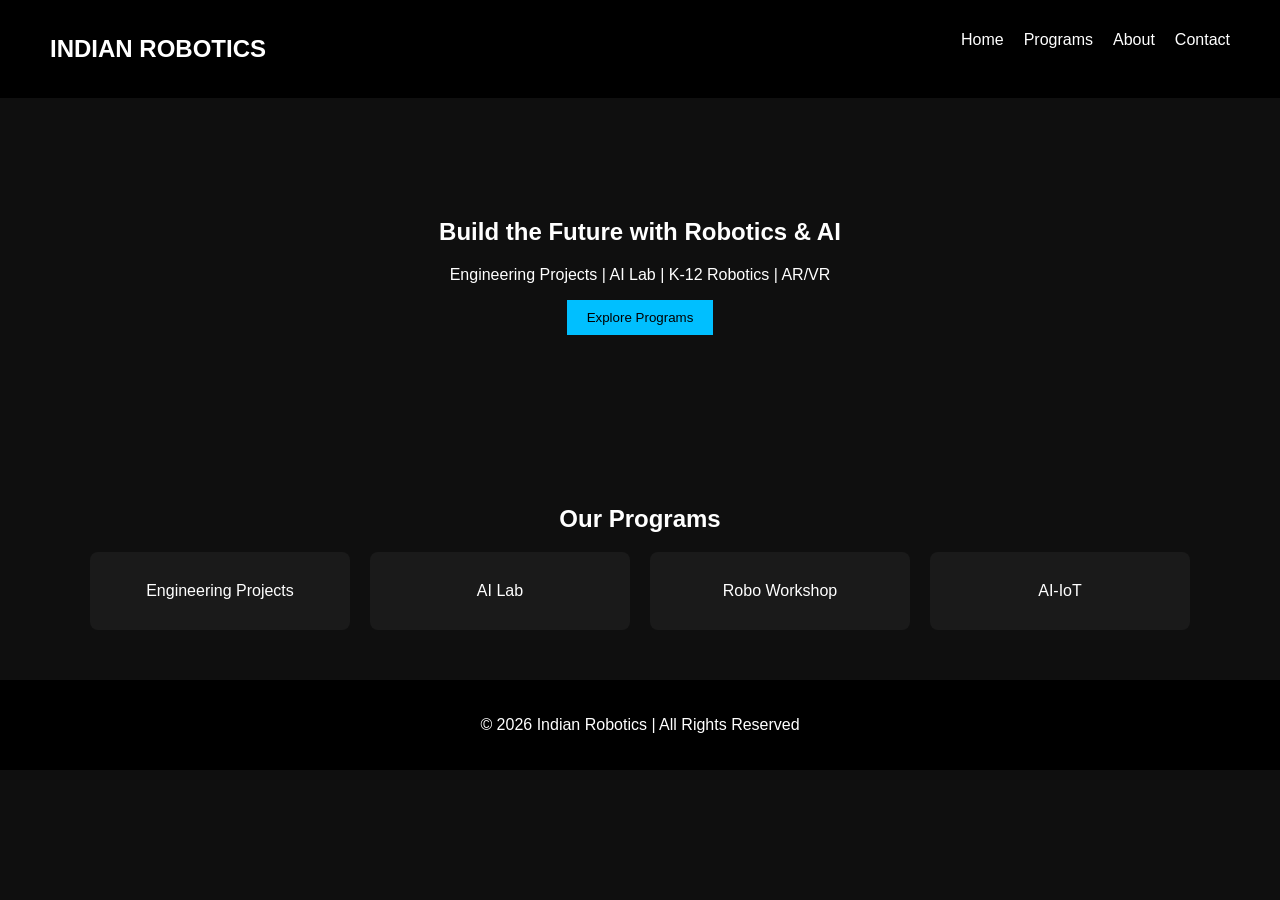
==== Frontend/index.html @ 94408fce "initital commit" ====
<!DOCTYPE html>
<html lang="en">
<head>
    <meta charset="UTF-8">
    <title>Indian Robotics</title>
    <link rel="stylesheet" href="css/style.css">
</head>
<body>

    <!-- Navbar -->
    <nav class="navbar">
        <h2>INDIAN ROBOTICS</h2>
        <ul>
            <li><a href="#">Home</a></li>
            <li><a href="programs.html">Programs</a></li>
            <li><a href="about.html">About</a></li>
            <li><a href="contact.html">Contact</a></li>
        </ul>
    </nav>

    <!-- Hero Section -->
    <section class="hero">
        <h1>Build the Future with Robotics & AI</h1>
        <p>Engineering Projects | AI Lab | K-12 Robotics | AR/VR</p>
        <button>Explore Programs</button>
    </section>

    <!-- Programs Section -->
    <section class="programs">
        <h2>Our Programs</h2>
        <div class="card-container">
            <div class="card">Engineering Projects</div>
            <div class="card">AI Lab</div>
            <div class="card">Robo Workshop</div>
            <div class="card">AI-IoT</div>
        </div>
    </section>

    <!-- Footer -->
    <footer>
        <p>© 2026 Indian Robotics | All Rights Reserved</p>
    </footer>

<script src="js/script.js"></script>
</body>
</html>
---- Frontend/css/style.css ----
body {
    margin: 0;
    font-family: Arial, sans-serif;
    background-color: #0f0f0f;
    color: white;
}

.navbar {
    display: flex;
    justify-content: space-between;
    padding: 15px 50px;
    background: black;
}

.navbar ul {
    list-style: none;
    display: flex;
    gap: 20px;
}

.navbar a {
    color: white;
    text-decoration: none;
}

.hero {
    text-align: center;
    padding: 100px 20px;
}

.hero button {
    padding: 10px 20px;
    background: #00bfff;
    border: none;
    cursor: pointer;
}

.programs {
    padding: 50px;
    text-align: center;
}

.card-container {
    display: flex;
    justify-content: center;
    gap: 20px;
    flex-wrap: wrap;
}

.card {
    background: #1a1a1a;
    padding: 30px;
    width: 200px;
    border-radius: 8px;
    transition: 0.3s;
}

.card:hover {
    background: #00bfff;
    color: black;
}

footer {
    text-align: center;
    padding: 20px;
    background: black;
}

@media (max-width: 768px) {
    .card-container {
        flex-direction: column;
        align-items: center;
    }

    .navbar {
        flex-direction: column;
        align-items: center;
    }
}
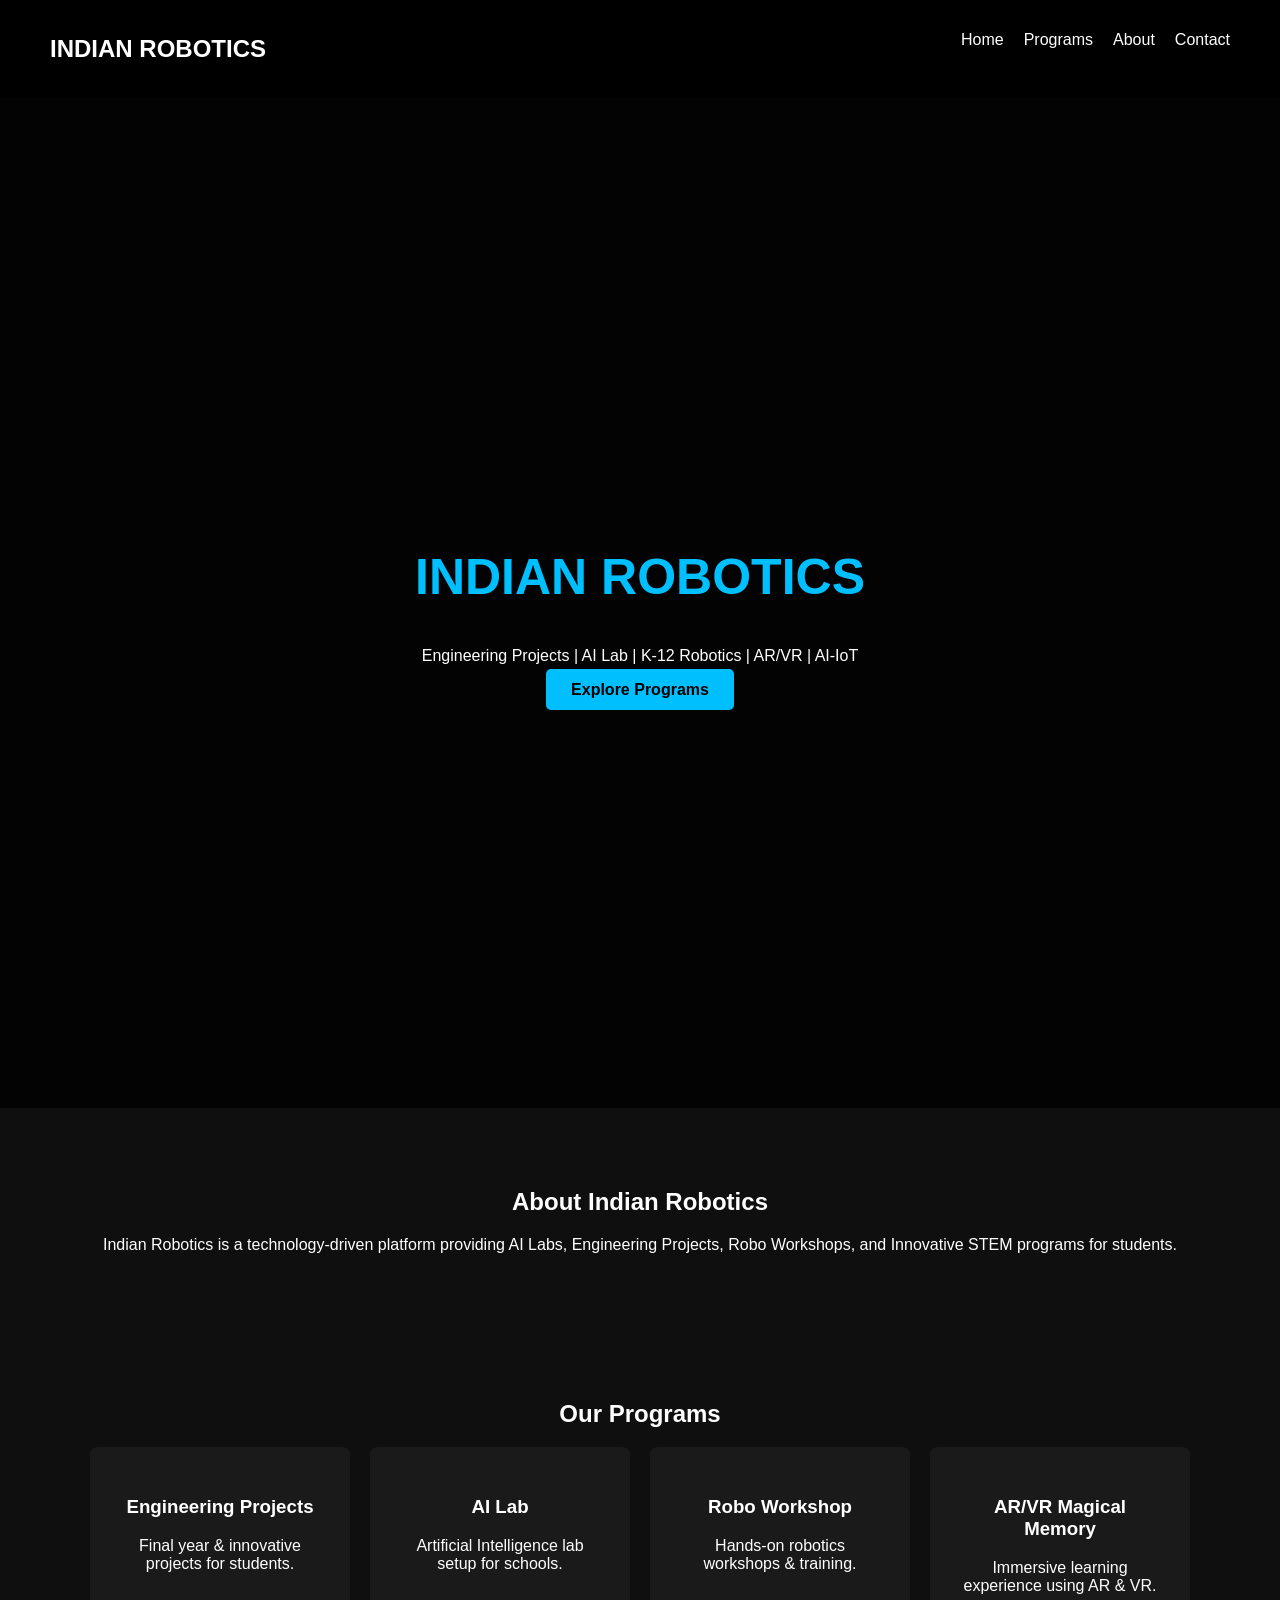
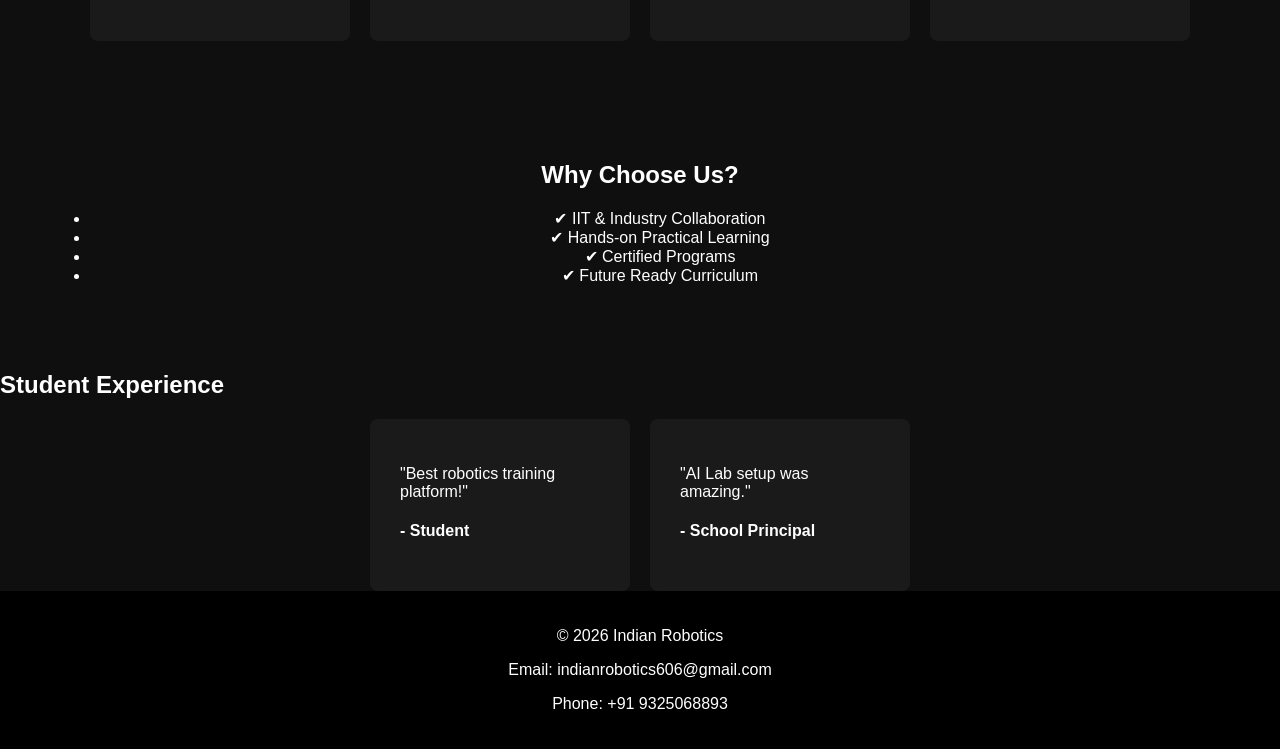
==== commit 9da2c5c0: "homepage update" ====
--- a/Frontend/index.html
+++ b/Frontend/index.html
@@ -19,27 +19,86 @@
     </nav>
 
     <!-- Hero Section -->
-    <section class="hero">
-        <h1>Build the Future with Robotics & AI</h1>
-        <p>Engineering Projects | AI Lab | K-12 Robotics | AR/VR</p>
-        <button>Explore Programs</button>
-    </section>
+   <section class="hero">
+    <div class="hero-content">
+        <h1>INDIAN ROBOTICS</h1>
+        <p>Engineering Projects | AI Lab | K-12 Robotics | AR/VR | AI-IoT</p>
+        <a href="programs.html" class="btn">Explore Programs</a>
+    </div>
+</section>
+
+    <!-- about section -->
+
+<section class="about">
+    <h2>About Indian Robotics</h2>
+    <p>
+        Indian Robotics is a technology-driven platform providing
+        AI Labs, Engineering Projects, Robo Workshops, and
+        Innovative STEM programs for students.
+    </p>
+</section>
 
     <!-- Programs Section -->
-    <section class="programs">
-        <h2>Our Programs</h2>
-        <div class="card-container">
-            <div class="card">Engineering Projects</div>
-            <div class="card">AI Lab</div>
-            <div class="card">Robo Workshop</div>
-            <div class="card">AI-IoT</div>
+   <section class="programs">
+    <h2>Our Programs</h2>
+    <div class="card-container">
+        <div class="card">
+            <h3>Engineering Projects</h3>
+            <p>Final year & innovative projects for students.</p>
         </div>
-    </section>
+
+        <div class="card">
+            <h3>AI Lab</h3>
+            <p>Artificial Intelligence lab setup for schools.</p>
+        </div>
+
+        <div class="card">
+            <h3>Robo Workshop</h3>
+            <p>Hands-on robotics workshops & training.</p>
+        </div>
+
+        <div class="card">
+            <h3>AR/VR Magical Memory</h3>
+            <p>Immersive learning experience using AR & VR.</p>
+        </div>
+    </div>
+</section>
+
+<!-- why us -->
+
+<section class="why">
+    <h2>Why Choose Us?</h2>
+    <ul>
+        <li>✔ IIT & Industry Collaboration</li>
+        <li>✔ Hands-on Practical Learning</li>
+        <li>✔ Certified Programs</li>
+        <li>✔ Future Ready Curriculum</li>
+    </ul>
+</section>
+
+    <!-- testimonial -->
+
+<section class="testimonials">
+    <h2>Student Experience</h2>
+    <div class="card-container">
+        <div class="card">
+            <p>"Best robotics training platform!"</p>
+            <h4>- Student</h4>
+        </div>
+
+        <div class="card">
+            <p>"AI Lab setup was amazing."</p>
+            <h4>- School Principal</h4>
+        </div>
+    </div>
+</section>
 
     <!-- Footer -->
-    <footer>
-        <p>© 2026 Indian Robotics | All Rights Reserved</p>
-    </footer>
+   <footer>
+    <p>© 2026 Indian Robotics</p>
+    <p>Email: indianrobotics606@gmail.com</p>
+    <p>Phone: +91 9325068893</p>
+</footer>
 
 <script src="js/script.js"></script>
 </body>
--- a/Frontend/css/style.css
+++ b/Frontend/css/style.css
@@ -28,11 +28,30 @@
     padding: 100px 20px;
 }
 
-.hero button {
-    padding: 10px 20px;
+.hero {
+    height: 90vh;
+    background: linear-gradient(rgba(0,0,0,0.8), rgba(0,0,0,0.8)),
+                url("../images/robot-bg.jpg");
+    background-size: cover;
+    background-position: center;
+    display: flex;
+    align-items: center;
+    justify-content: center;
+    text-align: center;
+}
+
+.hero h1 {
+    font-size: 50px;
+    color: #00bfff;
+}
+
+.btn {
+    padding: 12px 25px;
     background: #00bfff;
-    border: none;
-    cursor: pointer;
+    color: black;
+    text-decoration: none;
+    border-radius: 5px;
+    font-weight: bold;
 }
 
 .programs {
@@ -76,4 +95,14 @@
         flex-direction: column;
         align-items: center;
     }
+}
+
+.about {
+    padding: 60px 20px;
+    text-align: center;
+}
+
+.why {
+    padding: 50px;
+    text-align: center;
 }
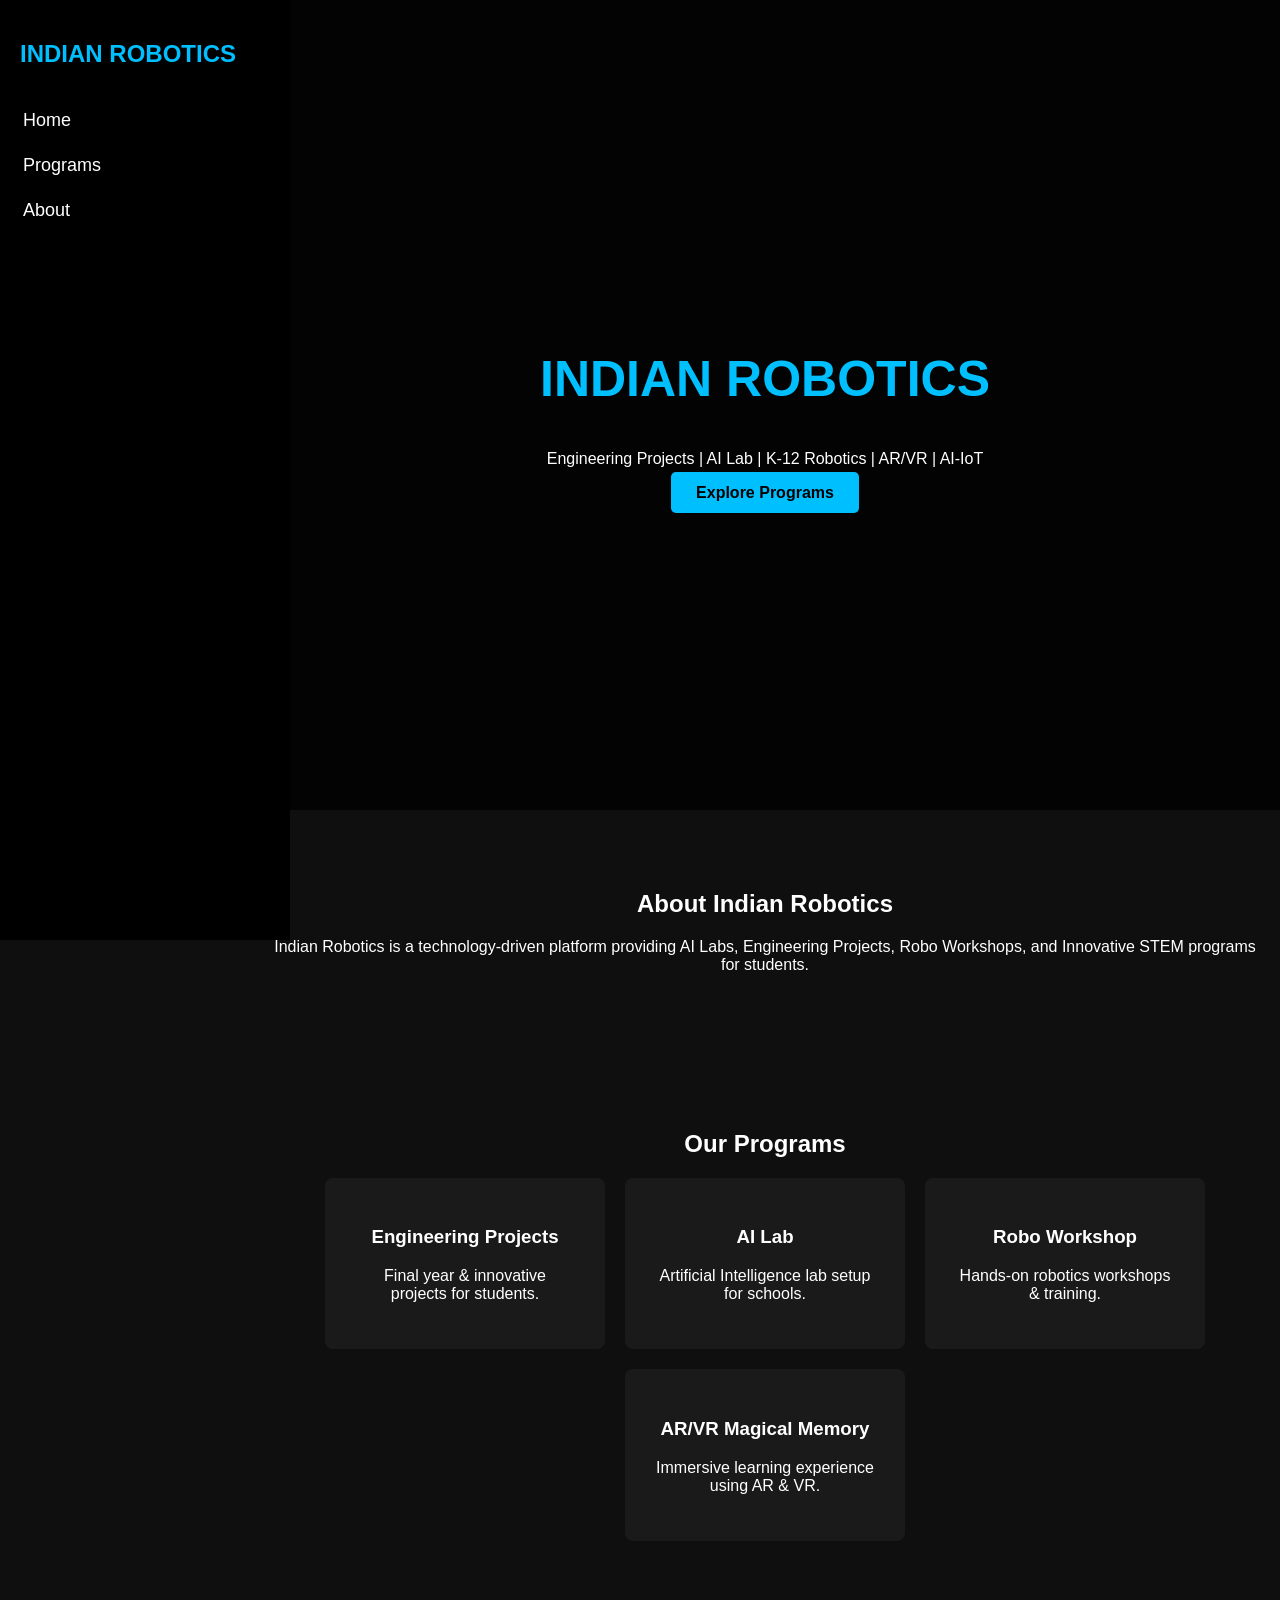
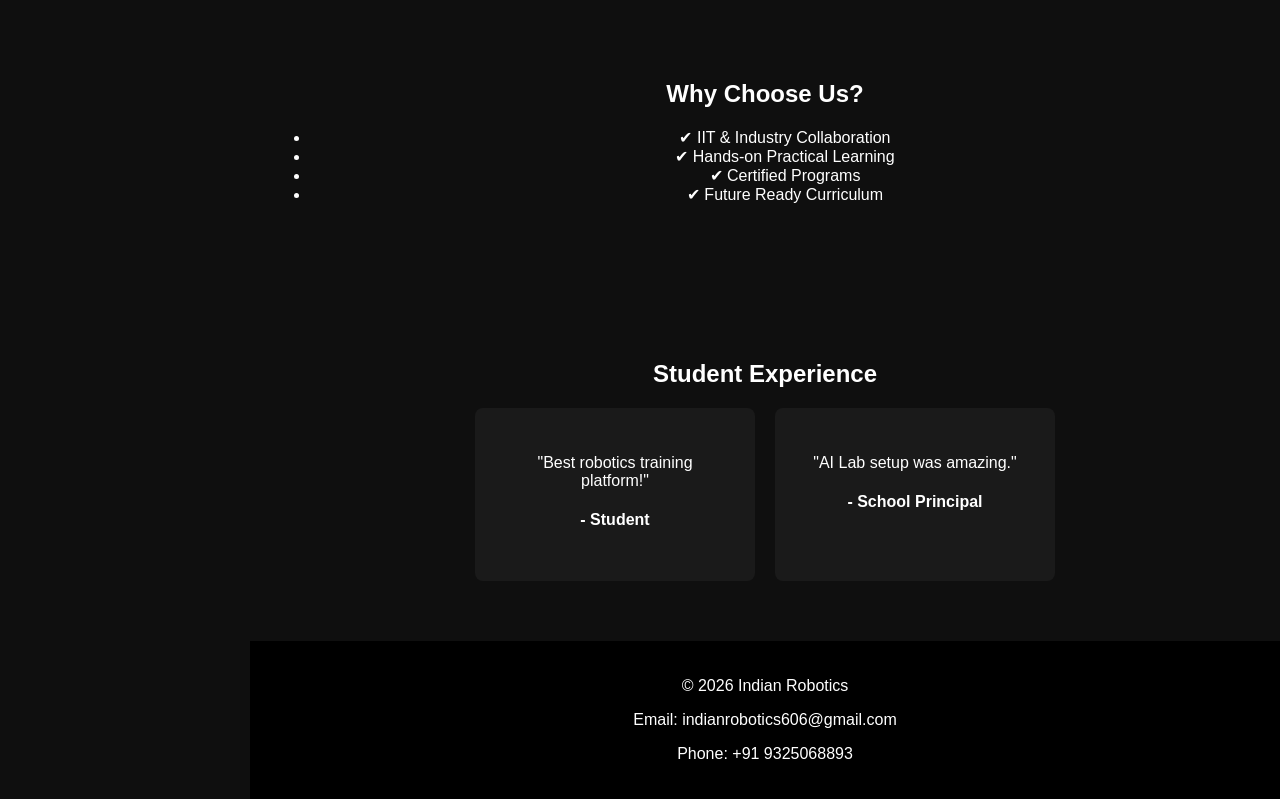
==== commit a29c1291: "horizontal to verticcal side bar" ====
--- a/Frontend/index.html
+++ b/Frontend/index.html
@@ -7,99 +7,103 @@
 </head>
 <body>
 
-    <!-- Navbar -->
-    <nav class="navbar">
+<div class="container">
+
+    <!-- Sidebar -->
+    <div class="sidebar">
         <h2>INDIAN ROBOTICS</h2>
-        <ul>
-            <li><a href="#">Home</a></li>
-            <li><a href="programs.html">Programs</a></li>
-            <li><a href="about.html">About</a></li>
-            <li><a href="contact.html">Contact</a></li>
-        </ul>
-    </nav>
+        <a href="index.html">Home</a>
+        <a href="programs.html">Programs</a>
+        <a href="about.html">About</a>
+    </div>
 
-    <!-- Hero Section -->
-   <section class="hero">
-    <div class="hero-content">
-        <h1>INDIAN ROBOTICS</h1>
-        <p>Engineering Projects | AI Lab | K-12 Robotics | AR/VR | AI-IoT</p>
-        <a href="programs.html" class="btn">Explore Programs</a>
+    <!-- Main Content -->
+    <div class="main-content">
+
+        <!-- Hero Section -->
+        <section class="hero">
+            <div class="hero-content">
+                <h1>INDIAN ROBOTICS</h1>
+                <p>Engineering Projects | AI Lab | K-12 Robotics | AR/VR | AI-IoT</p>
+                <a href="programs.html" class="btn">Explore Programs</a>
+            </div>
+        </section>
+
+        <!-- About Section -->
+        <section class="about">
+            <h2>About Indian Robotics</h2>
+            <p>
+                Indian Robotics is a technology-driven platform providing
+                AI Labs, Engineering Projects, Robo Workshops, and
+                Innovative STEM programs for students.
+            </p>
+        </section>
+
+        <!-- Programs Section -->
+        <section class="programs">
+            <h2>Our Programs</h2>
+            <div class="card-container">
+                <div class="card">
+                    <h3>Engineering Projects</h3>
+                    <p>Final year & innovative projects for students.</p>
+                </div>
+
+                <div class="card">
+                    <h3>AI Lab</h3>
+                    <p>Artificial Intelligence lab setup for schools.</p>
+                </div>
+
+                <div class="card">
+                    <h3>Robo Workshop</h3>
+                    <p>Hands-on robotics workshops & training.</p>
+                </div>
+
+                <div class="card">
+                    <h3>AR/VR Magical Memory</h3>
+                    <p>Immersive learning experience using AR & VR.</p>
+                </div>
+            </div>
+        </section>
+
+        <!-- Why Choose Us -->
+        <section class="why">
+            <h2>Why Choose Us?</h2>
+            <ul>
+                <li>✔ IIT & Industry Collaboration</li>
+                <li>✔ Hands-on Practical Learning</li>
+                <li>✔ Certified Programs</li>
+                <li>✔ Future Ready Curriculum</li>
+            </ul>
+        </section>
+
+        <!-- Testimonials -->
+        <section class="testimonials">
+            <h2>Student Experience</h2>
+            <div class="card-container">
+                <div class="card">
+                    <p>"Best robotics training platform!"</p>
+                    <h4>- Student</h4>
+                </div>
+
+                <div class="card">
+                    <p>"AI Lab setup was amazing."</p>
+                    <h4>- School Principal</h4>
+                </div>
+            </div>
+        </section>
+
+        <!-- Footer -->
+        <footer>
+            <p>© 2026 Indian Robotics</p>
+            <p>Email: indianrobotics606@gmail.com</p>
+            <p>Phone: +91 9325068893</p>
+        </footer>
+
     </div>
-</section>
 
-    <!-- about section -->
-
-<section class="about">
-    <h2>About Indian Robotics</h2>
-    <p>
-        Indian Robotics is a technology-driven platform providing
-        AI Labs, Engineering Projects, Robo Workshops, and
-        Innovative STEM programs for students.
-    </p>
-</section>
-
-    <!-- Programs Section -->
-   <section class="programs">
-    <h2>Our Programs</h2>
-    <div class="card-container">
-        <div class="card">
-            <h3>Engineering Projects</h3>
-            <p>Final year & innovative projects for students.</p>
-        </div>
-
-        <div class="card">
-            <h3>AI Lab</h3>
-            <p>Artificial Intelligence lab setup for schools.</p>
-        </div>
-
-        <div class="card">
-            <h3>Robo Workshop</h3>
-            <p>Hands-on robotics workshops & training.</p>
-        </div>
-
-        <div class="card">
-            <h3>AR/VR Magical Memory</h3>
-            <p>Immersive learning experience using AR & VR.</p>
-        </div>
-    </div>
-</section>
-
-<!-- why us -->
-
-<section class="why">
-    <h2>Why Choose Us?</h2>
-    <ul>
-        <li>✔ IIT & Industry Collaboration</li>
-        <li>✔ Hands-on Practical Learning</li>
-        <li>✔ Certified Programs</li>
-        <li>✔ Future Ready Curriculum</li>
-    </ul>
-</section>
-
-    <!-- testimonial -->
-
-<section class="testimonials">
-    <h2>Student Experience</h2>
-    <div class="card-container">
-        <div class="card">
-            <p>"Best robotics training platform!"</p>
-            <h4>- Student</h4>
-        </div>
-
-        <div class="card">
-            <p>"AI Lab setup was amazing."</p>
-            <h4>- School Principal</h4>
-        </div>
-    </div>
-</section>
-
-    <!-- Footer -->
-   <footer>
-    <p>© 2026 Indian Robotics</p>
-    <p>Email: indianrobotics606@gmail.com</p>
-    <p>Phone: +91 9325068893</p>
-</footer>
+</div>
 
 <script src="js/script.js"></script>
+
 </body>
 </html>
--- a/Frontend/css/style.css
+++ b/Frontend/css/style.css
@@ -1,3 +1,4 @@
+/* General */
 body {
     margin: 0;
     font-family: Arial, sans-serif;
@@ -5,29 +6,48 @@
     color: white;
 }
 
-.navbar {
+/* Layout */
+.container {
     display: flex;
-    justify-content: space-between;
-    padding: 15px 50px;
-    background: black;
 }
 
-.navbar ul {
-    list-style: none;
-    display: flex;
-    gap: 20px;
+/* Sidebar */
+.sidebar {
+    width: 250px;
+    height: 100vh;
+    background: black;
+    padding: 20px;
+    position: fixed;
 }
 
-.navbar a {
+.sidebar h2 {
+    color: #00bfff;
+    margin-bottom: 30px;
+}
+
+.sidebar a {
+    display: block;
     color: white;
     text-decoration: none;
+    padding: 12px 0;
+    font-size: 18px;
+    border-left: 3px solid transparent;
+    transition: 0.3s;
 }
 
-.hero {
-    text-align: center;
-    padding: 100px 20px;
+.sidebar a:hover {
+    border-left: 3px solid #00bfff;
+    padding-left: 10px;
+    color: #00bfff;
 }
 
+/* Main Content */
+.main-content {
+    margin-left: 250px;
+    width: 100%;
+}
+
+/* Hero */
 .hero {
     height: 90vh;
     background: linear-gradient(rgba(0,0,0,0.8), rgba(0,0,0,0.8)),
@@ -54,11 +74,16 @@
     font-weight: bold;
 }
 
-.programs {
-    padding: 50px;
+/* Sections */
+.about,
+.programs,
+.why,
+.testimonials {
+    padding: 60px 20px;
     text-align: center;
 }
 
+/* Cards */
 .card-container {
     display: flex;
     justify-content: center;
@@ -69,7 +94,7 @@
 .card {
     background: #1a1a1a;
     padding: 30px;
-    width: 200px;
+    width: 220px;
     border-radius: 8px;
     transition: 0.3s;
 }
@@ -79,30 +104,29 @@
     color: black;
 }
 
+/* Footer */
 footer {
     text-align: center;
     padding: 20px;
     background: black;
 }
 
+/* Mobile Responsive */
 @media (max-width: 768px) {
+
+    .sidebar {
+        position: relative;
+        width: 100%;
+        height: auto;
+        text-align: center;
+    }
+
+    .main-content {
+        margin-left: 0;
+    }
+
     .card-container {
         flex-direction: column;
         align-items: center;
     }
-
-    .navbar {
-        flex-direction: column;
-        align-items: center;
-    }
-}
-
-.about {
-    padding: 60px 20px;
-    text-align: center;
-}
-
-.why {
-    padding: 50px;
-    text-align: center;
 }
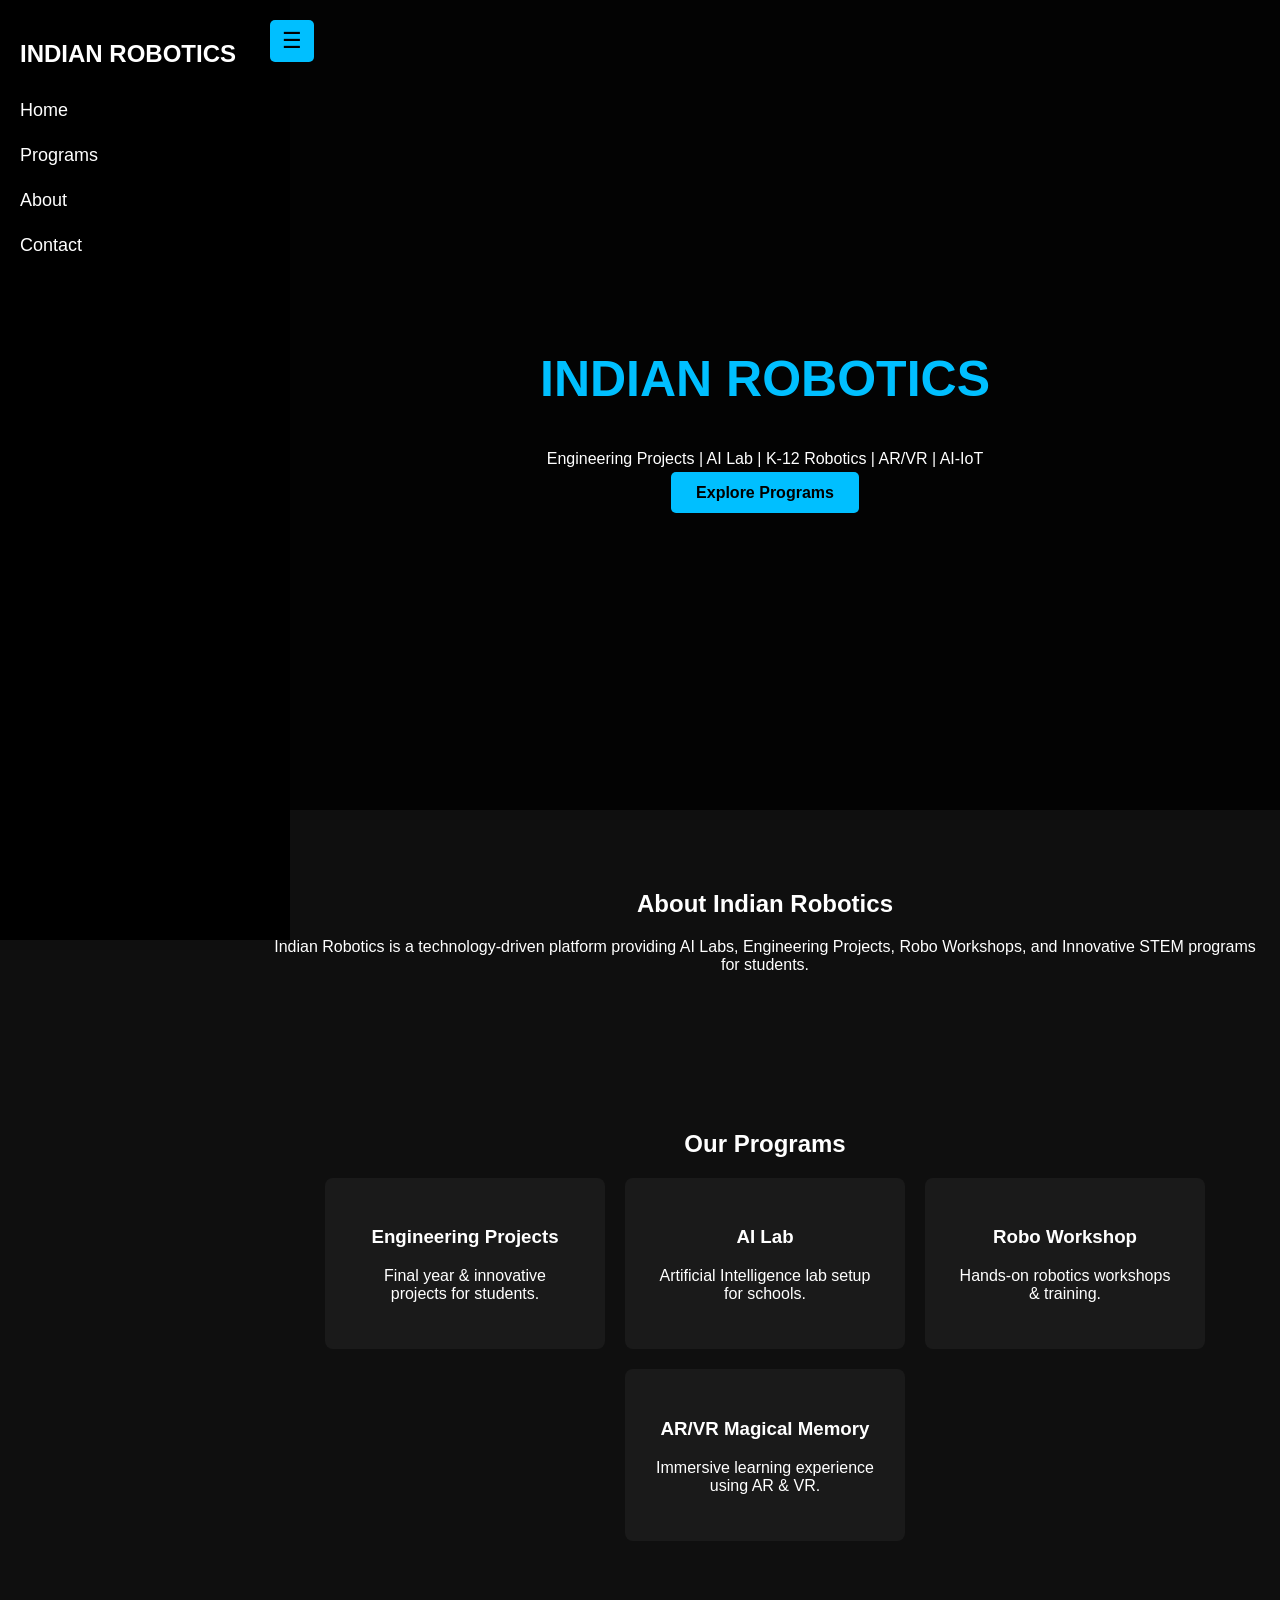
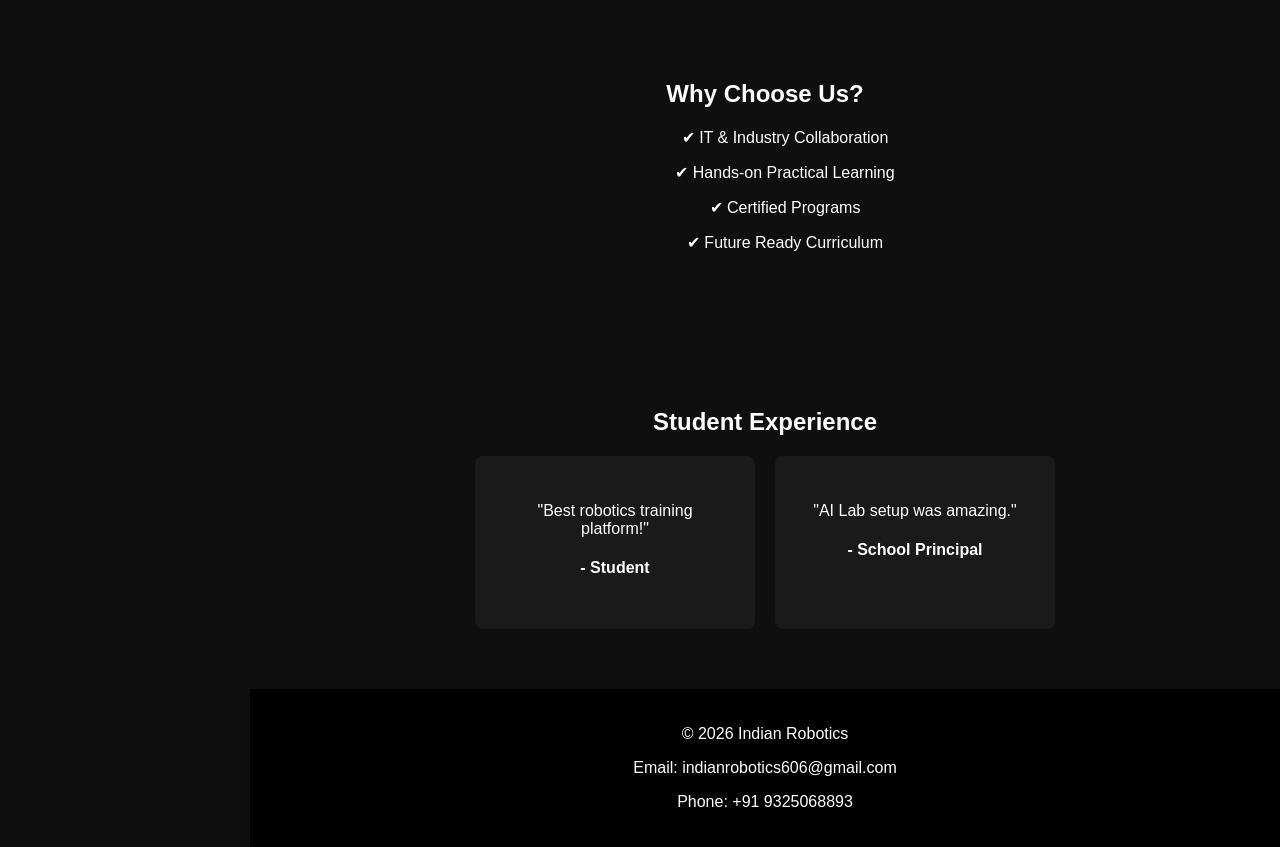
==== commit 5eae3285: "add slidebar button" ====
--- a/Frontend/index.html
+++ b/Frontend/index.html
@@ -7,18 +7,24 @@
 </head>
 <body>
 
+<body>
+
 <div class="container">
 
     <!-- Sidebar -->
     <div class="sidebar">
-        <h2>INDIAN ROBOTICS</h2>
-        <a href="index.html">Home</a>
-        <a href="programs.html">Programs</a>
-        <a href="about.html">About</a>
-    </div>
+    <h2>INDIAN ROBOTICS</h2>
+    <a href="index.html">Home</a>
+    <a href="programs.html">Programs</a>
+    <a href="about.html">About</a>
+    <a href="contact.html">Contact</a>
+</div>
 
     <!-- Main Content -->
     <div class="main-content">
+
+        <!-- Toggle Button -->
+        <button id="toggleBtn" class="toggle-btn">☰</button>
 
         <!-- Hero Section -->
         <section class="hero">
@@ -69,10 +75,10 @@
         <section class="why">
             <h2>Why Choose Us?</h2>
             <ul>
-                <li>✔ IIT & Industry Collaboration</li>
-                <li>✔ Hands-on Practical Learning</li>
-                <li>✔ Certified Programs</li>
-                <li>✔ Future Ready Curriculum</li>
+                <p>✔ IT & Industry Collaboration</p>
+                <p>✔ Hands-on Practical Learning</p>
+                <p>✔ Certified Programs</p>
+                <p>✔ Future Ready Curriculum</p>
             </ul>
         </section>
 
--- a/Frontend/css/style.css
+++ b/Frontend/css/style.css
@@ -18,33 +18,59 @@
     background: black;
     padding: 20px;
     position: fixed;
+    left: 0;
+    top: 0;
+    transition: 0.3s ease;
+    z-index: 1000;
 }
 
-.sidebar h2 {
-    color: #00bfff;
-    margin-bottom: 30px;
+/* Hide Sidebar */
+.sidebar.hide {
+    left: -250px;
+}
+
+/* Main content */
+.main-content {
+    margin-left: 250px;
+    width: 100%;
+    transition: 0.3s ease;
+}
+
+/* Expand content when sidebar hidden */
+.main-content.full {
+    margin-left: 0;
+}
+
+/* Toggle button */
+.toggle-btn {
+    position: fixed;
+    top: 20px;
+    left: 270px;
+    font-size: 22px;
+    background: #00bfff;
+    border: none;
+    padding: 8px 12px;
+    cursor: pointer;
+    border-radius: 5px;
+    transition: 0.3s ease;
+    z-index: 1100;
+}
+
+/* Move button when sidebar hidden */
+.sidebar.hide ~ .main-content .toggle-btn {
+    left: 20px;
 }
 
 .sidebar a {
-    display: block;
+    display: block;          /* Makes links vertical */
+    padding: 12px 0;
+    text-decoration: none;
     color: white;
-    text-decoration: none;
-    padding: 12px 0;
     font-size: 18px;
-    border-left: 3px solid transparent;
-    transition: 0.3s;
 }
 
 .sidebar a:hover {
-    border-left: 3px solid #00bfff;
-    padding-left: 10px;
     color: #00bfff;
-}
-
-/* Main Content */
-.main-content {
-    margin-left: 250px;
-    width: 100%;
 }
 
 /* Hero */
@@ -115,14 +141,19 @@
 @media (max-width: 768px) {
 
     .sidebar {
-        position: relative;
-        width: 100%;
-        height: auto;
-        text-align: center;
+        width: 200px;
+    }
+
+    .sidebar.hide {
+        left: -200px;
     }
 
     .main-content {
         margin-left: 0;
+    }
+
+    .toggle-btn {
+        left: 20px;
     }
 
     .card-container {
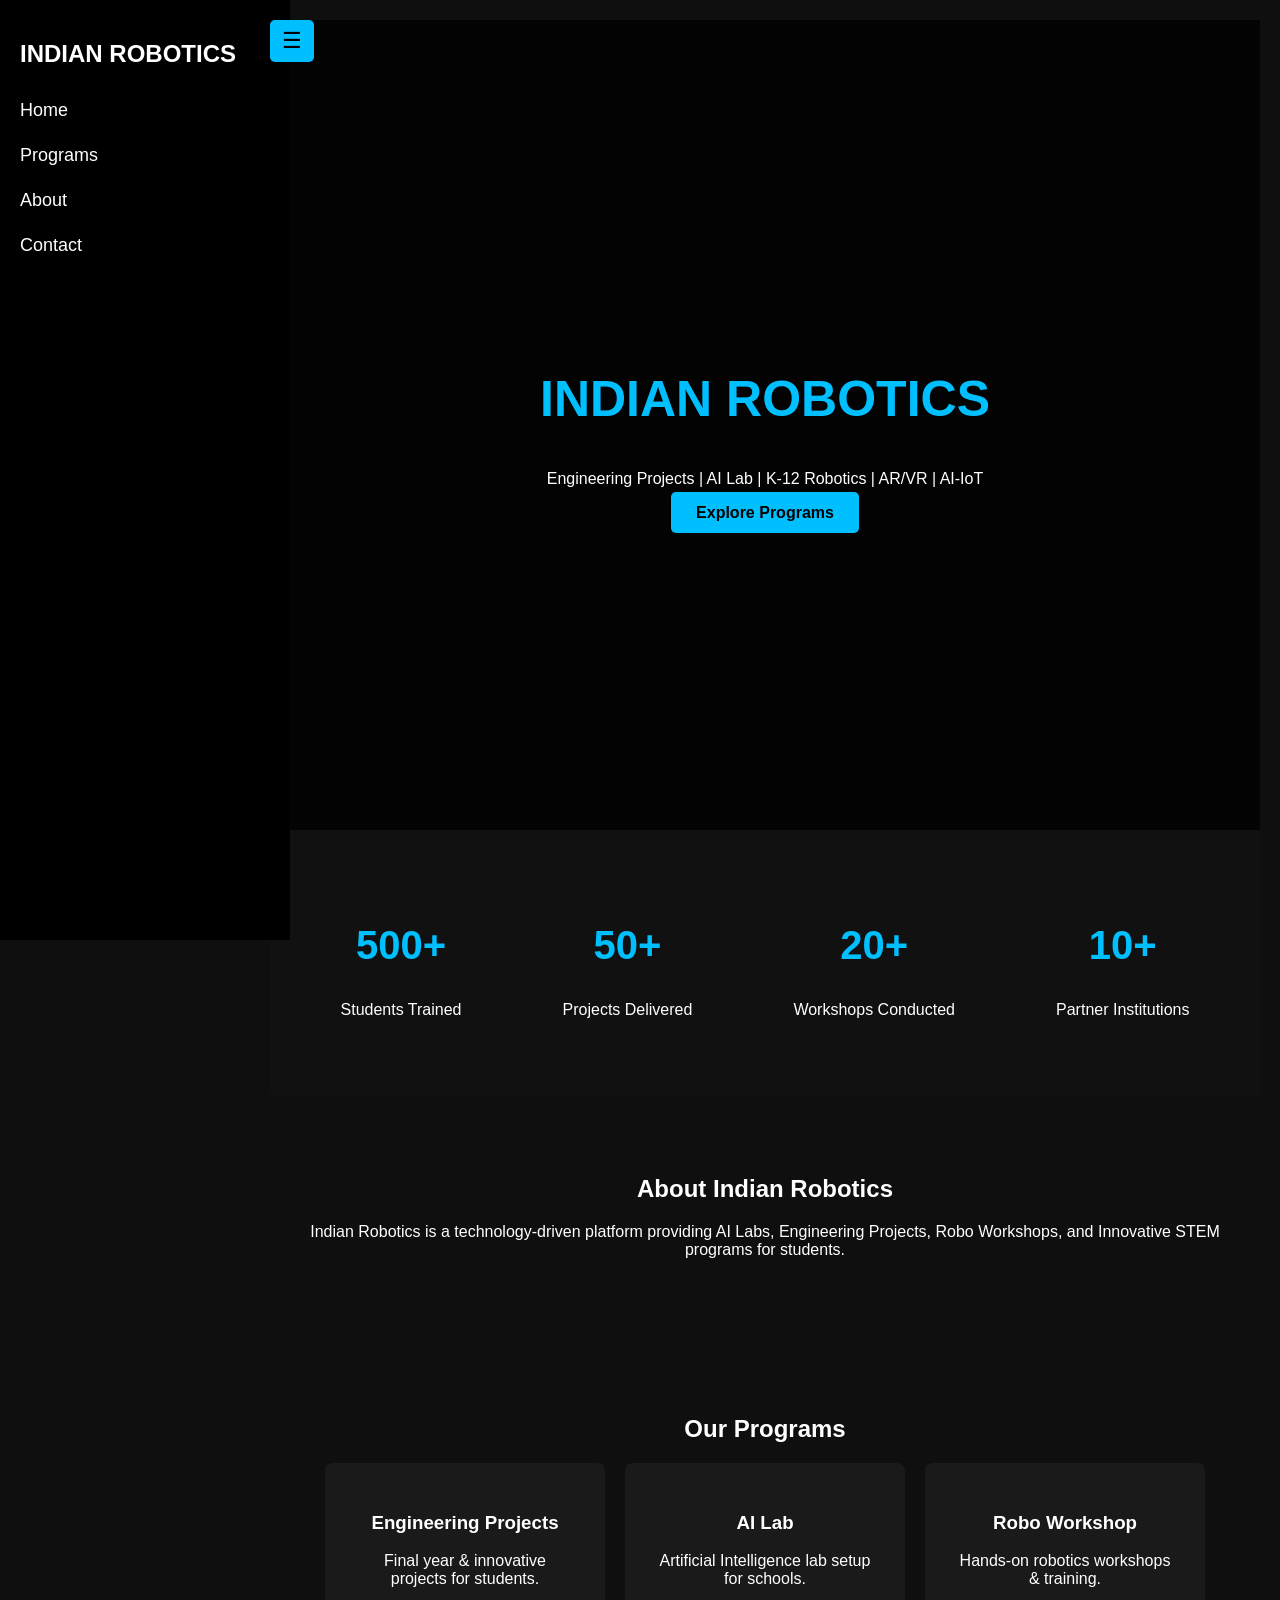
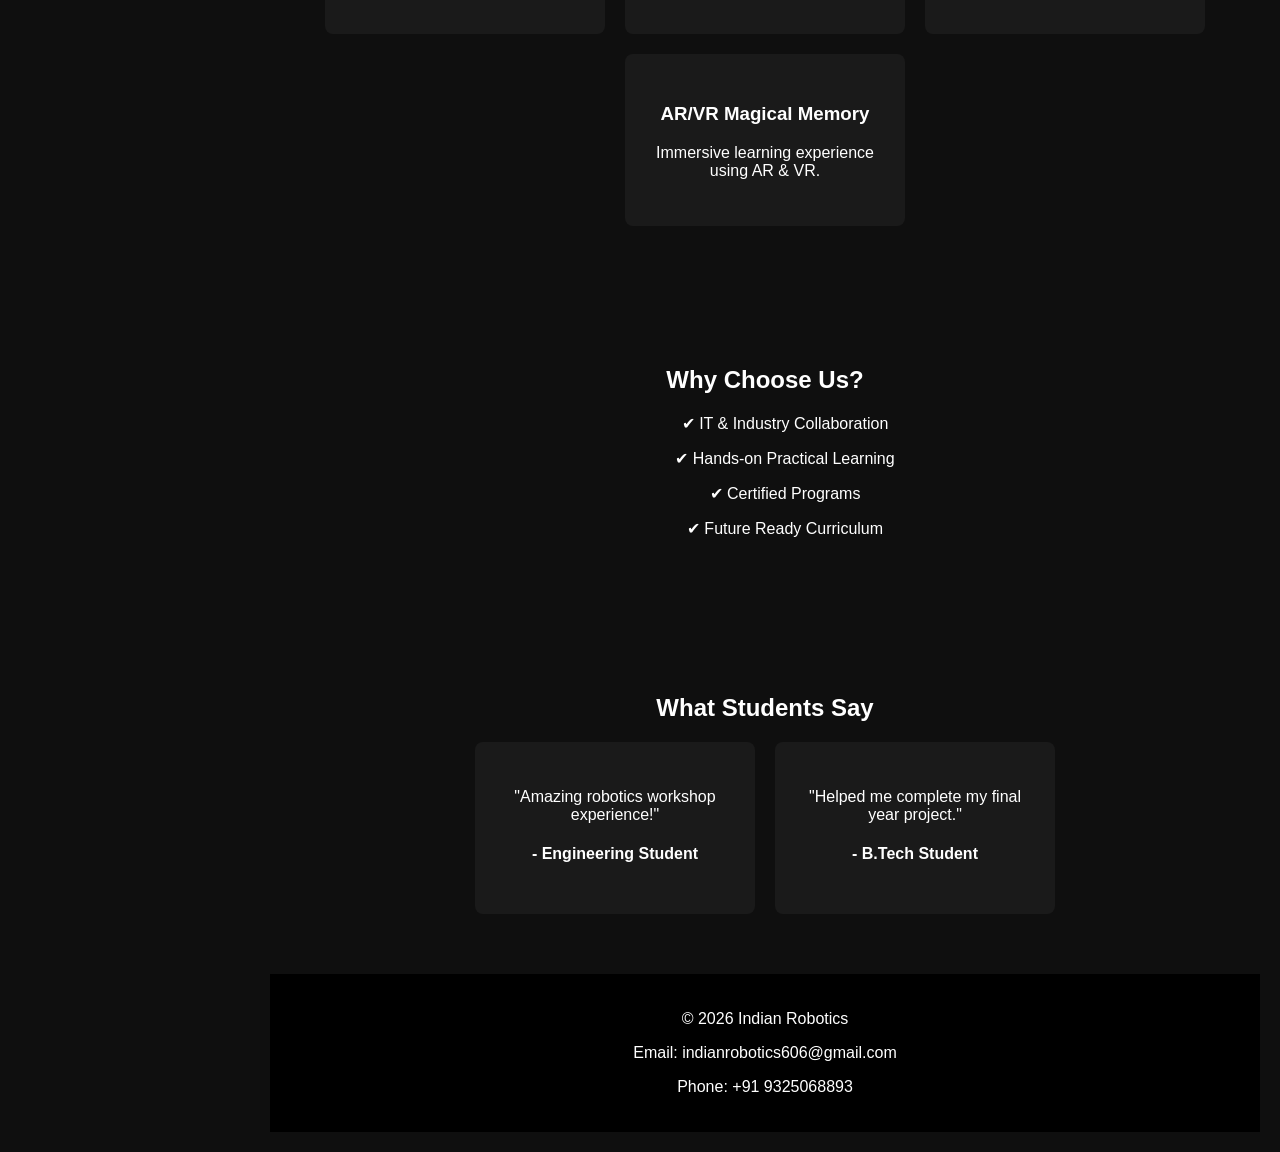
==== commit 896929c9: "adjusting the overlapping of about section and slidebar" ====
--- a/Frontend/index.html
+++ b/Frontend/index.html
@@ -34,6 +34,28 @@
                 <a href="programs.html" class="btn">Explore Programs</a>
             </div>
         </section>
+
+        <section class="stats">
+    <div class="stat-box">
+        <h2>500+</h2>
+        <p>Students Trained</p>
+    </div>
+
+    <div class="stat-box">
+        <h2>50+</h2>
+        <p>Projects Delivered</p>
+    </div>
+
+    <div class="stat-box">
+        <h2>20+</h2>
+        <p>Workshops Conducted</p>
+    </div>
+
+    <div class="stat-box">
+        <h2>10+</h2>
+        <p>Partner Institutions</p>
+    </div>
+</section>
 
         <!-- About Section -->
         <section class="about">
@@ -82,21 +104,23 @@
             </ul>
         </section>
 
-        <!-- Testimonials -->
-        <section class="testimonials">
-            <h2>Student Experience</h2>
-            <div class="card-container">
-                <div class="card">
-                    <p>"Best robotics training platform!"</p>
-                    <h4>- Student</h4>
-                </div>
+        <!-- testimonials -->
 
-                <div class="card">
-                    <p>"AI Lab setup was amazing."</p>
-                    <h4>- School Principal</h4>
-                </div>
-            </div>
-        </section>
+       <section class="testimonials">
+    <h2>What Students Say</h2>
+
+    <div class="card-container">
+        <div class="card">
+            <p>"Amazing robotics workshop experience!"</p>
+            <h4>- Engineering Student</h4>
+        </div>
+
+        <div class="card">
+            <p>"Helped me complete my final year project."</p>
+            <h4>- B.Tech Student</h4>
+        </div>
+    </div>
+</section>
 
         <!-- Footer -->
         <footer>
--- a/Frontend/css/style.css
+++ b/Frontend/css/style.css
@@ -1,3 +1,7 @@
+html, body {
+    height: 100%;
+}
+
 /* General */
 body {
     margin: 0;
@@ -32,13 +36,17 @@
 /* Main content */
 .main-content {
     margin-left: 250px;
-    width: 100%;
+    width: calc(100% - 250px);
+    min-height: 100vh;   /* ADD THIS LINE */
+    padding: 20px;
+    box-sizing: border-box;
     transition: 0.3s ease;
 }
 
 /* Expand content when sidebar hidden */
 .main-content.full {
     margin-left: 0;
+    width: 100%;
 }
 
 /* Toggle button */
@@ -100,6 +108,19 @@
     font-weight: bold;
 }
 
+.stats {
+    display: flex;
+    justify-content: space-around;
+    padding: 60px 20px;
+    background: #111;
+    text-align: center;
+}
+
+.stat-box h2 {
+    color: #00bfff;
+    font-size: 40px;
+}
+
 /* Sections */
 .about,
 .programs,
@@ -160,4 +181,45 @@
         flex-direction: column;
         align-items: center;
     }
-}+}
+
+/*  program.html css  */
+
+.sidebar a.active {
+    background: #00bfff;
+    color: black;
+}
+
+
+/* Contact Page */
+.contact-section {
+    padding: 60px 20px;
+    text-align: center;
+}
+
+.contact-form {
+    max-width: 500px;
+    margin: auto;
+    display: flex;
+    flex-direction: column;
+    gap: 15px;
+}
+
+.contact-form input,
+.contact-form textarea {
+    padding: 12px;
+    border: none;
+    border-radius: 5px;
+    outline: none;
+}
+
+.contact-form input:focus,
+.contact-form textarea:focus {
+    border: 2px solid #00bfff;
+}
+
+.contact-info {
+    text-align: center;
+    padding: 40px 20px;
+}
+
